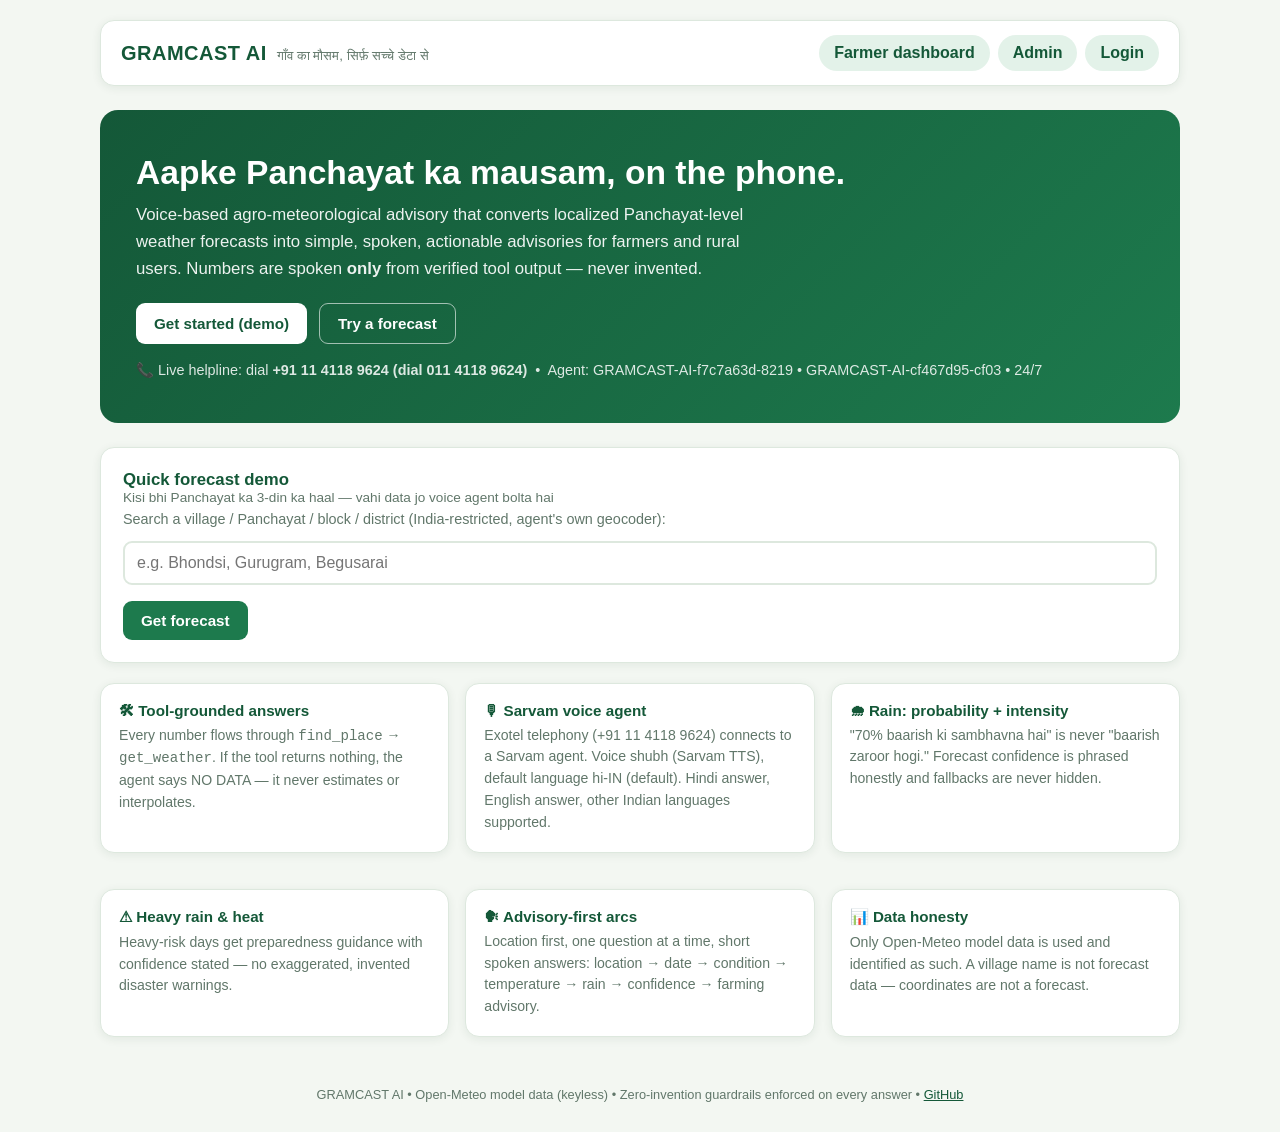
==== index.html @ 766cf1d5 "Professionalize and fix web frontend - Fixed all runtime errors in the GRAMCAST AI web frontend (lan" ====
<!DOCTYPE html>
<html lang="en">
<head>
  <meta charset="UTF-8">
  <meta name="viewport" content="width=device-width, initial-scale=1.0">
  <title>GRAMCAST AI — Panchayat-level weather advisory for farmers</title>
  <link rel="stylesheet" href="styles.css">
</head>
<body>
  <div class="container">
    <div class="topbar">
      <div class="brand">
        <h1>GRAMCAST AI</h1>
        <small>गाँव का मौसम, सिर्फ़ सच्चे डेटा से</small>
      </div>
      <nav class="topnav">
        <a href="dashboard.html">Farmer dashboard</a>
        <a href="admin.html">Admin</a>
        <a href="login.html" id="navAuth">Login</a>
      </nav>
    </div>

    <section class="hero">
      <h1>Aapke Panchayat ka mausam, on the phone.</h1>
      <p class="lead">
        Voice-based agro-meteorological advisory that converts localized Panchayat-level weather
        forecasts into simple, spoken, actionable advisories for farmers and rural users.
        Numbers are spoken <strong>only</strong> from verified tool output — never invented.
      </p>
      <div class="actions">
        <button class="btn" onclick="location.href='login.html'">Get started (demo)</button>
        <button class="btn out" onclick="location.href='dashboard.html'">Try a forecast</button>
      </div>
      <p style="margin-top:18px; font-size:0.9rem; opacity:0.85;">
        📞 Live helpline: dial <strong id="heroPhone">—</strong> &nbsp;•&nbsp;
        <span id="heroAgent">—</span>
      </p>
    </section>

    <!-- quick forecast demo -->
    <section class="card" id="quickbox">
      <h2>Quick forecast demo
        <span class="hi-sub">Kisi bhi Panchayat ka 3-din ka haal — vahi data jo voice agent bolta hai</span>
      </h2>
      <p class="sub">Search a village / Panchayat / block / district (India-restricted, agent's own geocoder):</p>
      <div class="field" style="position:relative;">
        <input id="q" autocomplete="off" placeholder="e.g. Bhondsi, Gurugram, Begusarai">
        <div class="suggest" id="suggest"></div>
      </div>
      <button class="btn" id="goBtn" style="width:auto;">Get forecast</button>
      <div class="msg err" id="quickErr"></div>
      <div id="quickOut"></div>
    </section>

    <section class="grid cols-3">
      <div class="card feature">
        <h3>🛠 Tool-grounded answers</h3>
        <p>Every number flows through <code>find_place</code> → <code>get_weather</code>.
           If the tool returns nothing, the agent says NO DATA — it never estimates or interpolates.</p>
      </div>
      <div class="card feature">
        <h3>🎙 Sarvam voice agent</h3>
        <p>Exotel telephony (<span id="featPhone">—</span>) connects to a Sarvam agent. Voice
           <span id="featVoice">—</span>, default language <span id="featLang">—</span>. Hindi answer, English
           answer, other Indian languages supported.</p>
      </div>
      <div class="card feature">
        <h3>🌧 Rain: probability + intensity</h3>
        <p>"70% baarish ki sambhavna hai" is never "baarish zaroor hogi."
           Forecast confidence is phrased honestly and fallbacks are never hidden.</p>
      </div>
      <div class="card feature">
        <h3>⚠ Heavy rain & heat</h3>
        <p>Heavy-risk days get preparedness guidance with confidence stated — no exaggerated,
           invented disaster warnings.</p>
      </div>
      <div class="card feature">
        <h3>🗣 Advisory-first arcs</h3>
        <p>Location first, one question at a time, short spoken answers: location → date → condition →
           temperature → rain → confidence → farming advisory.</p>
      </div>
      <div class="card feature">
        <h3>📊 Data honesty</h3>
        <p>Only Open-Meteo model data is used and identified as such. A village name is not
           forecast data — coordinates are not a forecast.</p>
      </div>
    </section>

    <section class="footer">
      GRAMCAST AI • Open-Meteo model data (keyless) • Zero-invention guardrails enforced on every answer •
      <a href="https://github.com/rajputishika937-ui/gram-cast-" target="_blank" rel="noopener">GitHub</a>
    </section>
  </div>

  <script src="app.js"></script>
  <script>
    // fill agent facts
    document.getElementById("heroPhone").textContent = GC.FACTS.phone + " (dial " + GC.FACTS.phone_dial + ")";
    document.getElementById("heroAgent").textContent = "Agent: " + GC.FACTS.agent + " • " + GC.FACTS.deploy + " • 24/7";
    document.getElementById("featPhone").textContent = GC.FACTS.phone;
    document.getElementById("featVoice").textContent = GC.FACTS.voice;
    document.getElementById("featLang").textContent = GC.FACTS.language;

    // nav auth button reflects session
    GC.auth.seed();
    const s = GC.auth.session();
    document.getElementById("navAuth").textContent = s ? s.name + " — dashboard" : "Login";
    document.getElementById("navAuth").href = s ? (s.role === "admin" ? "admin.html" : "dashboard.html") : "login.html";

    /* ---- quick demo: same data path, mini version ---- */
    const q = document.getElementById("q");
    const sugBox = document.getElementById("suggest");
    let selected = null, timer = null;

    q.addEventListener("input", () => {
      selected = null;
      clearTimeout(timer);
      const name = q.value.trim();
      if (name.length < 2) { sugBox.classList.remove("show"); return; }
      timer = setTimeout(async () => {
        try {
          const hits = await GC.findPlaces(name, 8);
          sugBox.innerHTML = "";
          if (!hits.length) { sugBox.classList.remove("show"); return; }
          hits.forEach(h => {
            const b = GC.el("<button>" + GC.esc(h.place_name) +
              "<small>" + GC.esc([h.district, h.region].filter(Boolean).join(", ")) +
              " — (" + h.latitude + ", " + h.longitude + ")</small></button>");
            b.addEventListener("click", () => { selected = h; q.value = GC.placeLabel(h); sugBox.classList.remove("show"); });
            sugBox.appendChild(b);
          });
          sugBox.classList.add("show");
        } catch { sugBox.classList.remove("show"); }
      }, 350);
    });

    document.addEventListener("click", e => {
      if (!e.target.closest("#quickbox") || (!e.target.closest("#suggest") && e.target !== q)) {
        sugBox.classList.remove("show");
      }
    });

    document.getElementById("goBtn").addEventListener("click", async () => {
      const errBox = document.getElementById("quickErr");
      const out = document.getElementById("quickOut");
      errBox.classList.remove("show"); out.innerHTML = "";
      const btn = document.getElementById("goBtn");
      try {
        btn.disabled = true; btn.textContent = "Fetching…";
        const place = selected || await GC.findPlace(q.value.trim());
        const w = await GC.getWeather(place, 3);
        GC.logQuery(place, null);

        const errBox = document.getElementById("quickErr");
        const out = document.getElementById("quickOut");
        try {
          GC.showForecast("quickOut", place, w, 3);
          out.innerHTML += '<div class="provenance">Location: ' + GC.esc(GC.placeLabel(place)) +
            " (" + place.latitude + ", " + place.longitude + ") • Source: " + GC.esc(GC.FACTS.source) + "</div>";
        } catch (err) {
          out.innerHTML = "";
          if (err?.noData) {
            errBox.textContent = err.message;
          } else {
            errBox.textContent = err?.message || "Request failed. Please try again.";
          }
          errBox.classList.add("show");
        } finally {
          btn.disabled = false; btn.textContent = "Get forecast";
        }
      } catch (err) {
        errBox.textContent = err.message || "Request failed.";
        errBox.classList.add("show");
      } finally {
        btn.disabled = false; btn.textContent = "Get forecast";
      }
    });
  </script>
</body>
</html>
---- styles.css ----
:root {
  --bg: #f3f7f2;
  --panel: #ffffff;
  --ink: #1f2d24;
  --muted: #61776a;
  --line: #dde8de;
  --green: #1d7a4d;
  --green-dark: #145838;
  --green-soft: #e3f2e9;
  --amber: #b96a00;
  --amber-soft: #fdf3e3;
  --red: #b3372f;
  --red-soft: #fbe9e7;
  --blue: #2b6cb0;
  --blue-soft: #e7f0fa;
  --radius: 14px;
  --shadow: 0 2px 10px rgba(23, 61, 40, 0.08);
}

* { margin: 0; padding: 0; box-sizing: border-box; }

body {
  font-family: "Segoe UI", Tahoma, Geneva, Verdana, sans-serif;
  background: var(--bg);
  color: var(--ink);
  min-height: 100vh;
  padding: 20px;
}

.container { max-width: 1080px; margin: 0 auto; }

/* ---------- header / nav ---------- */
.topbar {
  display: flex; align-items: center; justify-content: space-between;
  gap: 16px; flex-wrap: wrap;
  background: var(--panel); border: 1px solid var(--line);
  border-radius: var(--radius); box-shadow: var(--shadow);
  padding: 14px 20px; margin-bottom: 24px;
}
.brand { display: flex; align-items: baseline; gap: 10px; }
.brand h1 { font-size: 1.25rem; color: var(--green-dark); letter-spacing: 0.5px; }
.brand small { color: var(--muted); }
.topnav { display: flex; gap: 8px; flex-wrap: wrap; align-items: center; }
.topnav a, .topnav button {
  text-decoration: none; font-weight: 600; cursor: pointer;
  color: var(--green-dark); background: var(--green-soft);
  border: 1px solid transparent; padding: 8px 14px; border-radius: 999px;
}
.topnav a:hover, .topnav button:hover { background: var(--green); color: #fff; }
.topnav button.btn-out {
  background: transparent; border: 1px solid var(--line); color: var(--muted);
}
.topnav button.btn-out:hover { background: var(--red); border-color: var(--red); color: #fff; }

/* ---------- generic blocks ---------- */
.card {
  background: var(--panel); border: 1px solid var(--line);
  border-radius: var(--radius); box-shadow: var(--shadow);
  padding: 22px; margin-bottom: 20px;
}
.card h2 { font-size: 1.05rem; color: var(--green-dark); margin-bottom: 6px; }
.card p.sub { color: var(--muted); font-size: 0.9rem; margin-bottom: 14px; }
.hi-sub { display: block; font-size: 0.85rem; color: var(--muted); font-weight: 400; }

.grid { display: grid; gap: 16px; }
.grid.cols-3 { grid-template-columns: repeat(3, 1fr); }
.grid.cols-4 { grid-template-columns: repeat(4, 1fr); }
.grid.cols-5 { grid-template-columns: repeat(5, 1fr); }
@media (max-width: 900px) {
  .grid.cols-3, .grid.cols-4 { grid-template-columns: repeat(2, 1fr); }
  .grid.cols-5 { grid-template-columns: repeat(3, 1fr); }
}
@media (max-width: 600px) {
  .grid.cols-3, .grid.cols-4, .grid.cols-5 { grid-template-columns: 1fr; }
}

/* ---------- buttons & inputs ---------- */
button { font-family: inherit; cursor: pointer; }
.btn {
  background: var(--green); color: #fff; border: none;
  padding: 11px 18px; border-radius: 9px; font-size: 0.95rem; font-weight: 600;
  transition: background 0.2s;
}
.btn:hover { background: var(--green-dark); }
.btn:disabled { background: #a9c3b2; cursor: wait; }
.btn.out {
  background: #fff; color: var(--green-dark); border: 1.5px solid var(--green);
}
.btn.out:hover { background: var(--green-soft); }
.btn.sm { padding: 6px 12px; font-size: 0.8rem; border-radius: 7px; }
.btn.danger { background: var(--red); }
.btn.danger:hover { background: #8f2b24; }

label { display: block; font-weight: 600; margin-bottom: 6px; }
input, select {
  width: 100%; padding: 11px 12px; font-size: 1rem;
  border: 2px solid var(--line); border-radius: 9px; background: #fff;
}
input:focus, select:focus { outline: none; border-color: var(--green); }
.field { margin-bottom: 16px; }

/* ---------- badges ---------- */
.chip {
  display: inline-block; padding: 4px 12px; border-radius: 999px;
  font-size: 0.78rem; font-weight: 600;
}
.chip.ok    { background: var(--green-soft); color: var(--green-dark); }
.chip.warn  { background: var(--amber-soft); color: var(--amber); }
.chip.bad   { background: var(--red-soft); color: var(--red); }
.chip.info  { background: var(--blue-soft); color: var(--blue); }
.chip.muted { background: #eef1ee; color: var(--muted); }

/* ---------- alerts / toasts ---------- */
.toast, .alert {
  padding: 12px 16px; border-radius: 10px; margin-bottom: 10px;
  font-size: 0.92rem; display: none; align-items: center; gap: 10px;
}
.toast.show, .alert.show { display: flex; }
.toast.ok, .alert.ok { background: var(--green-soft); color: var(--green-dark); }
.toast.bad, .alert.bad { background: var(--red-soft); color: var(--red); }
.toast.muted, .alert.muted { background: #eef1ee; color: var(--muted); }
.toast.info, .alert.info { background: var(--blue-soft); color: var(--blue); }
.toast strong { font-weight: 600; }

/* ---------- advisory ---------- */
.adv {
  border-left: 5px solid var(--green);
  background: var(--green-soft); padding: 14px 16px;
  border-radius: 10px; margin-top: 16px; line-height: 1.6; font-size: 0.92rem;
}
.adv.warn { border-color: var(--amber); background: var(--amber-soft); }
.adv.bad  { border-color: var(--red); background: var(--red-soft); }
.adv-line { color: var(--muted); font-size: 0.85rem; }

/* ---------- empty state ---------- */
.empty { color: var(--muted); font-size: 0.9rem; }

/* ---------- hero (landing) ---------- */
.hero {
  background: linear-gradient(135deg, var(--green-dark), var(--green));
  color: #fff; border-radius: 18px; padding: 44px 36px; margin-bottom: 24px;
}
.hero h1 { font-size: 2.1rem; margin-bottom: 10px; }
.hero p.lead { font-size: 1.05rem; opacity: 0.92; max-width: 640px; line-height: 1.6; margin-bottom: 20px; }
.hero .actions { display: flex; gap: 12px; flex-wrap: wrap; }
.hero .btn { background: #fff; color: var(--green-dark); }
.hero .btn.out { background: transparent; color: #fff; border-color: rgba(255,255,255,0.6); }
.hero .btn.out:hover { background: rgba(255,255,255,0.12); }

/* ---------- search suggestions ---------- */
.suggest {
  position: relative; margin-top: 6px; display: none; z-index: 5;
  background: #fff; border: 1px solid var(--line); border-radius: 10px;
  box-shadow: var(--shadow); overflow: hidden; max-height: 260px; overflow-y: auto;
}
.suggest.show { display: block; }
.suggest button {
  display: block; width: 100%; text-align: left; background: none; border: none;
  padding: 10px 14px; font-size: 0.95rem; color: var(--ink);
}
.suggest button:hover { background: var(--green-soft); }
.suggest button small { color: var(--muted); margin-left: 6px; }

/* ---------- weather ---------- */
.weather-now {
  display: flex; align-items: center; gap: 20px; flex-wrap: wrap;
}
.temp-big { font-size: 2.6rem; font-weight: 700; color: var(--green-dark); line-height: 1; }
.w-detail { color: var(--muted); font-size: 0.9rem; }

.day-card {
  background: var(--panel); border: 1px solid var(--line);
  border-radius: var(--radius); box-shadow: var(--shadow);
  padding: 16px;
}
.day-card .d { font-weight: 700; color: var(--green-dark); margin-bottom: 4px; }
.day-card .cond { font-size: 1.05rem; margin-bottom: 8px; }
.day-card .row { display: flex; justify-content: space-between; font-size: 0.85rem; color: var(--muted); padding: 2px 0; }
.day-card.rainy { border-color: var(--blue); }
.day-card.hot { border-color: var(--amber); }

.advisory {
  border-left: 5px solid var(--green);
  background: var(--green-soft); padding: 16px 18px;
  border-radius: 10px; margin-top: 16px; line-height: 1.6;
}
.advisory.warn { border-color: var(--amber); background: var(--amber-soft); }
.advisory.bad  { border-color: var(--red); background: var(--red-soft); }

.provenance { margin-top: 12px; font-size: 0.78rem; color: var(--muted); }

/* ---------- call log num cells ---------- */
.num { width: 1%; white-space: nowrap; text-align: center; }
.num button { padding: 4px 8px; }

/* ---------- saved locations ---------- */
.loc-chip {
  display: inline-flex; align-items: center; gap: 8px;
  background: var(--panel); border: 1px solid var(--line);
  border-radius: 999px; padding: 7px 8px 7px 16px; margin: 0 8px 8px 0;
  cursor: pointer; font-weight: 600; font-size: 0.9rem;
}
.loc-chip:hover { border-color: var(--green); }
.loc-chip button {
  background: none; border: none; color: var(--muted); font-size: 1rem;
  padding: 0 6px; line-height: 1;
}
.loc-chip button:hover { color: var(--red); }

/* ---------- tables ---------- */
table { width: 100%; border-collapse: collapse; font-size: 0.88rem; }
th, td { text-align: left; padding: 9px 10px; border-bottom: 1px solid var(--line); }
th { color: var(--muted); font-weight: 600; background: #fafcfa; }
tr:last-child td { border-bottom: none; }

/* ---------- status grid (admin) ---------- */
.stat { text-align: center; padding: 18px 10px; }
.stat .v { font-size: 1.6rem; font-weight: 700; color: var(--green-dark); }
.stat .l { color: var(--muted); font-size: 0.82rem; margin-top: 4px; }

.kv { display: grid; grid-template-columns: 170px 1fr; row-gap: 8px; font-size: 0.9rem; }
.kv dt { color: var(--muted); font-weight: 600; }
.kv dd { word-break: break-word; }

pre.config {
  background: #122a1c; color: #d7ead9; padding: 18px; border-radius: 10px;
  font-size: 0.8rem; line-height: 1.5; overflow-x: auto; max-height: 420px; overflow-y: auto;
  white-space: pre-wrap; word-break: break-word;
}
.tabs { display: flex; gap: 8px; margin-bottom: 12px; flex-wrap: wrap; }
.tabs button {
  background: #fff; border: 1px solid var(--line); border-radius: 999px;
  padding: 7px 16px; font-weight: 600; color: var(--muted);
}
.tabs button.on { background: var(--green); color: #fff; border-color: var(--green); }

/* ---------- misc ---------- */
.msg { padding: 12px 16px; border-radius: 10px; margin: 12px 0; display: none; font-size: 0.92rem; }
.msg.show { display: block; }
.msg.err { background: var(--red-soft); color: var(--red); }
.msg.ok { background: var(--green-soft); color: var(--green-dark); }

.ascii {
  background: #122a1c; color: #d7ead9; padding: 18px; border-radius: 10px;
  font-family: Consolas, monospace; font-size: 0.78rem; overflow-x: auto;
  white-space: pre; line-height: 1.45;
}

.feature { padding: 18px; }
.feature h3 { font-size: 0.95rem; color: var(--green-dark); margin-bottom: 6px; }
.feature p { font-size: 0.88rem; color: var(--muted); line-height: 1.55; }

.center { text-align: center; }
.mt { margin-top: 16px; }
.footer { text-align: center; color: var(--muted); font-size: 0.8rem; margin: 30px 0 10px; }
.footer a { color: var(--green-dark); }
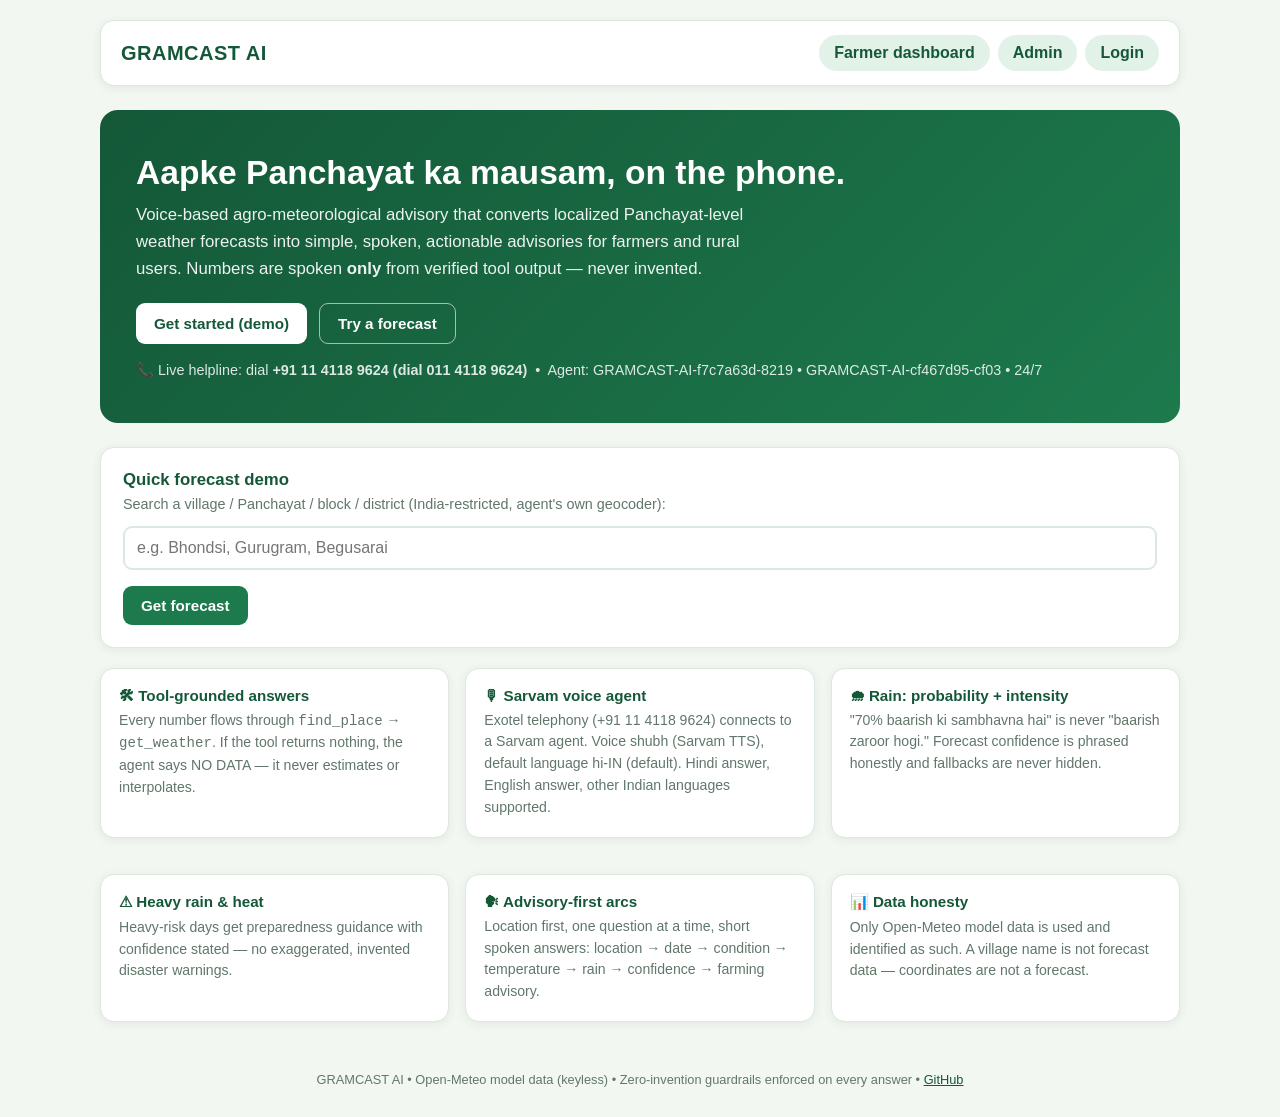
==== commit 182e1300: "Remove hi-sub annotation spans and associated comments from HTML" ====
--- a/index.html
+++ b/index.html
@@ -11,7 +11,7 @@
     <div class="topbar">
       <div class="brand">
         <h1>GRAMCAST AI</h1>
-        <small>गाँव का मौसम, सिर्फ़ सच्चे डेटा से</small>
+        
       </div>
       <nav class="topnav">
         <a href="dashboard.html">Farmer dashboard</a>
@@ -40,7 +40,7 @@
     <!-- quick forecast demo -->
     <section class="card" id="quickbox">
       <h2>Quick forecast demo
-        <span class="hi-sub">Kisi bhi Panchayat ka 3-din ka haal — vahi data jo voice agent bolta hai</span>
+        
       </h2>
       <p class="sub">Search a village / Panchayat / block / district (India-restricted, agent's own geocoder):</p>
       <div class="field" style="position:relative;">
--- a/styles.css
+++ b/styles.css
@@ -60,7 +60,6 @@
 }
 .card h2 { font-size: 1.05rem; color: var(--green-dark); margin-bottom: 6px; }
 .card p.sub { color: var(--muted); font-size: 0.9rem; margin-bottom: 14px; }
-.hi-sub { display: block; font-size: 0.85rem; color: var(--muted); font-weight: 400; }
 
 .grid { display: grid; gap: 16px; }
 .grid.cols-3 { grid-template-columns: repeat(3, 1fr); }
